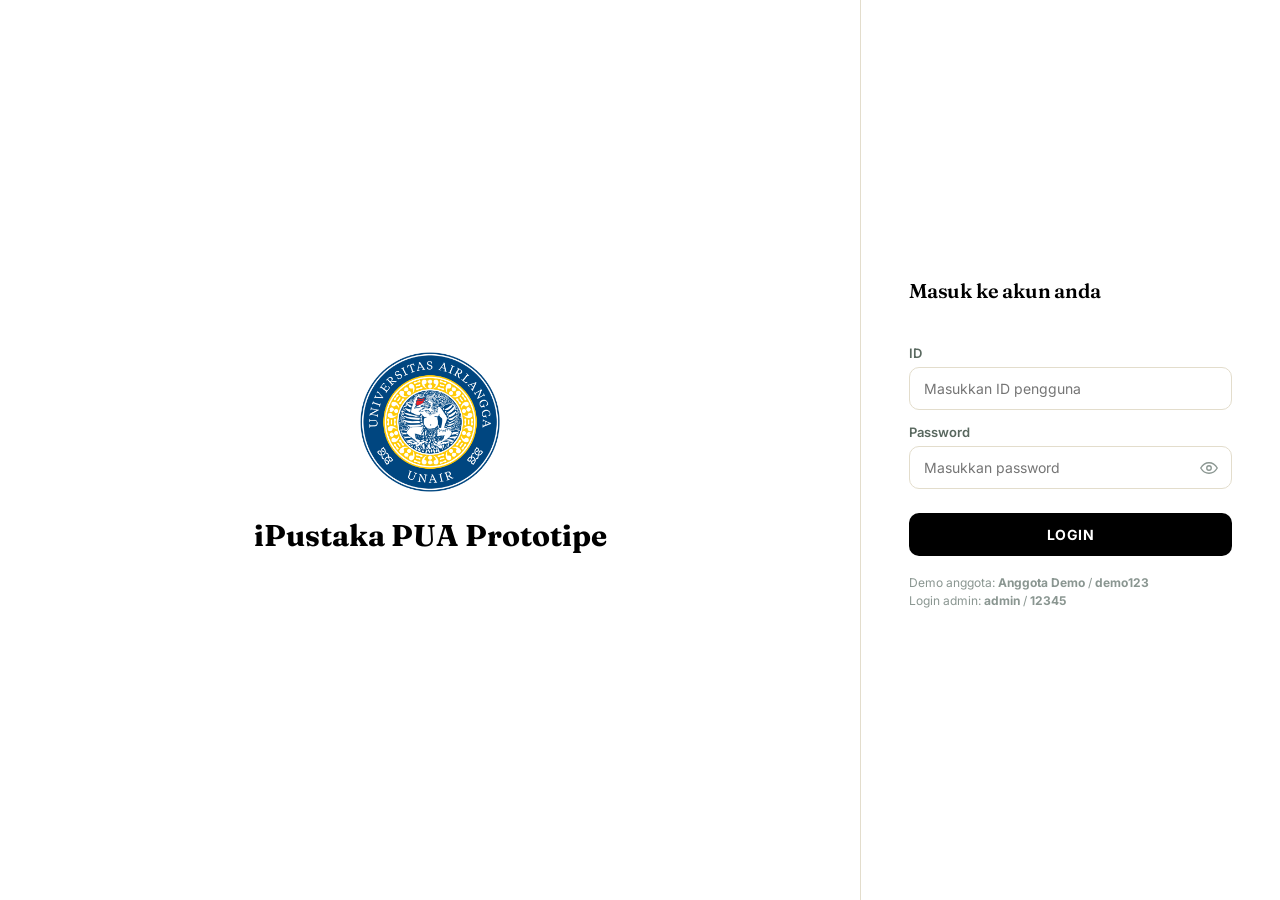
==== index.html @ 73bb9767 "wle.1.1" ====
<!DOCTYPE html>
<html lang="id">
<head>
<meta charset="UTF-8">
<meta name="viewport" content="width=device-width, initial-scale=1.0">
<title>iPustaka PUA — Login</title>
<link rel="preconnect" href="https://fonts.googleapis.com">
<link href="https://fonts.googleapis.com/css2?family=Fraunces:opsz,wght@9..144,400;9..144,500;9..144,600;9..144,700&family=Inter:wght@400;500;600;700&display=swap" rel="stylesheet">
<link rel="stylesheet" href="style.css">
<script>
  // Kalau sudah login, langsung lempar ke halaman yang sesuai perannya.
  (function () {
    try {
      var raw = localStorage.getItem('ipustaka_session');
      if (raw) {
        var s = JSON.parse(raw);
        window.location.href = (s && s.role === 'admin') ? 'admin-dashboard.html' : 'menu.html';
      }
    } catch (e) {}
  })();
</script>
</head>
<body class="login-body">

<div class="login-screen">
  <div class="login-brand">
    <div class="login-logo-wrap">
      <!--
        Ganti logo: taruh file gambar bernama persis "LOGO-LOGIN.png"
        di folder yang sama dengan file ini. Format lain (.jpg/.jpeg/.webp)
        juga bisa, tinggal sesuaikan nama file di atribut src di bawah ini.
      -->
      <img class="login-logo" src="LOGO-LOGIN.png" alt="Logo institusi"
           onerror="this.style.display='none'; document.getElementById('login-logo-fallback').style.display='flex';">
      <div class="login-logo-fallback" id="login-logo-fallback">
        <svg viewBox="0 0 24 24" fill="none" stroke="#F8F5EE" stroke-width="1.6" stroke-linecap="round" stroke-linejoin="round"><path d="M4 5c3-1.5 6-1.5 8 0v14c-2-1.5-5-1.5-8 0z"/><path d="M20 5c-3-1.5-6-1.5-8 0v14c2-1.5 5-1.5 8 0z"/></svg>
      </div>
    </div>
    <div class="login-brand-title">iPustaka PUA Prototipe</div>
  </div>

  <div class="login-panel">
    <h1 class="login-panel-title">Masuk ke akun anda</h1>
    <form id="login-form" class="login-form" novalidate>
      <label class="login-label" for="login-id">ID</label>
      <input class="login-input" type="text" id="login-id" placeholder="Masukkan ID pengguna" autocomplete="username">

      <label class="login-label" for="login-password">Password</label>
      <div class="login-password-wrap">
        <input class="login-input" type="password" id="login-password" placeholder="Masukkan password" autocomplete="current-password">
        <button type="button" class="login-eye" id="login-eye" aria-label="Tampilkan password">
          <svg viewBox="0 0 24 24" fill="none" stroke="currentColor" stroke-width="1.8" stroke-linecap="round" stroke-linejoin="round"><path d="M1 12s4-7 11-7 11 7 11 7-4 7-11 7-11-7-11-7z"/><circle cx="12" cy="12" r="3"/></svg>
        </button>
      </div>

      <p class="login-error" id="login-error" hidden></p>

      <button type="submit" class="login-submit">LOGIN</button>
    </form>
    <p class="login-hint">Demo anggota: <strong>Anggota Demo</strong> / <strong>demo123</strong><br>Login admin: <strong>admin</strong> / <strong>12345</strong></p>
  </div>
</div>

<script src="members-data.js"></script>
<script src="auth.js"></script>
<script>
  document.getElementById('login-eye').addEventListener('click', function () {
    var input = document.getElementById('login-password');
    input.type = (input.type === 'password') ? 'text' : 'password';
  });

  document.getElementById('login-form').addEventListener('submit', function (e) {
    e.preventDefault();
    var id = document.getElementById('login-id').value.trim();
    var password = document.getElementById('login-password').value;
    var errorEl = document.getElementById('login-error');
    errorEl.hidden = true;

    if (id === AUTH_ADMIN.id && password === AUTH_ADMIN.password) {
      saveSession({ role: 'admin', name: 'Admin' });
      window.location.href = 'admin-dashboard.html';
      return;
    }

    var members = getMembers();
    var match = members.find(function (m) { return m.name === id && m.password === password; });
    if (match) {
      saveSession({ role: 'member', name: match.name });
      window.location.href = 'menu.html';
      return;
    }

    errorEl.textContent = 'ID atau password salah.';
    errorEl.hidden = false;
  });
</script>

</body>
</html>
---- style.css ----
:root{
  --teal-900:#000000;
  --black-000:#000000;
  --teal-800:#000000;
  --teal-700:#2C4A47;
  --sage-400:#8FA893;
  --sage-200:#D6E2D8;
  --cream-50:#ffffff;
  --cream-100:#F1ECE0;
  --gold-500:#C0932A;
  --gold-100:#F1E3C2;
  --ink-900:#1F2A28;
  --ink-600:#59685F;
  --ink-400:#8A9691;
  --border:#E3DDCC;
  --red-500:#B4472F;
  --radius-sm:8px;
  --radius-md:14px;
}

*{box-sizing:border-box;}
@media (prefers-reduced-motion: reduce){
  *{animation-duration:0.001ms !important; transition-duration:0.001ms !important;}
}

html,body{
  margin:0; padding:0; height:100%;
  background:var(--cream-50);
  color:var(--black-000);
  font-family:'Inter',system-ui,sans-serif;
  -webkit-font-smoothing:antialiased;
}

h1,h2,h3,.font-display{
  font-family:'Fraunces',Georgia,serif;
  font-weight:600;
  letter-spacing:-0.01em;
}

a{color:inherit;}
button{font-family:inherit;}

::selection{background:var(--gold-100);}

:focus-visible{
  outline:2px solid var(--gold-500);
  outline-offset:2px;
  border-radius:4px;
}

/* ---------- APP SHELL ---------- */
.app{
  display:flex;
  min-height:100vh;
  max-width:1400px;
  margin:0 auto;
  background:var(--cream-50);
  border-left:1px solid var(--border);
  border-right:1px solid var(--border);
}

/* ---------- SIDEBAR ---------- */
.sidebar{
  width:250px;
  flex-shrink:0;
  background:var(--teal-800);
  color:var(--cream-50);
  display:flex;
  flex-direction:column;
  padding:28px 18px;
  position:sticky;
  top:0;
  height:100vh;
}

.brand{
  display:flex;
  align-items:center;
  gap:10px;
  padding:0 8px 30px 8px;
}
.brand-mark{
  width:34px; height:34px;
  border-radius:9px;
  background:var(--gold-500);
  display:flex; align-items:center; justify-content:center;
  flex-shrink:0;
}
.brand-mark svg{width:18px;height:18px;}
.brand-name{
  font-family:'Fraunces',serif;
  font-size:19px;
  font-weight:600;
  color:var(--cream-50);
  line-height:1.1;
}
.brand-sub{
  font-size:11px;
  color:var(--sage-400);
  margin-top:1px;
  letter-spacing:0.02em;
}

.nav{
  display:flex;
  flex-direction:column;
  gap:4px;
  margin-top:6px;
}

/* Baris yang membungkus tautan menu + tombol panah pembuka submenu */
.nav-row{display:flex; align-items:center; gap:2px;}
.nav-row > .nav-item, .nav-row > .nav-subitem{flex:1; min-width:0;}

.nav-item{
  display:flex;
  align-items:center;
  gap:12px;
  padding:11px 14px;
  border-radius:10px;
  cursor:pointer;
  color:var(--sage-200);
  font-size:14.5px;
  font-weight:500;
  text-decoration:none;
  transition:background .15s ease, color .15s ease;
}
.nav-item svg{width:19px;height:19px;flex-shrink:0;}
.nav-item:hover{
  background:rgba(248,245,238,0.07);
  color:var(--cream-50);
}
.nav-item.active{
  background:var(--cream-50);
  color:var(--teal-800);
}
.nav-item.active svg{stroke:var(--teal-800);}

.nav-subitem{
  display:flex;
  align-items:center;
  gap:8px;
  padding:8px 12px;
  border-radius:8px;
  cursor:pointer;
  color:var(--sage-200);
  font-size:13.5px;
  font-weight:500;
  text-decoration:none;
  transition:background .15s ease, color .15s ease;
}
.nav-subitem:hover{background:rgba(248,245,238,0.07); color:var(--cream-50);}
.nav-subitem.active{background:var(--cream-50); color:var(--teal-800);}

/* Tombol kecil khusus untuk membuka/menutup submenu (tidak berpindah halaman) */
.nav-toggle{
  background:transparent;
  border:none;
  color:var(--sage-200);
  cursor:pointer;
  display:flex;
  align-items:center;
  justify-content:center;
  width:32px;
  height:32px;
  border-radius:8px;
  flex-shrink:0;
}
.nav-toggle:hover{background:rgba(248,245,238,0.07); color:var(--cream-50);}

.nav-chevron{
  width:14px; height:14px;
  flex-shrink:0;
  transition:transform .18s ease;
}
.nav-chevron.small{width:12px; height:12px;}
.nav-chevron.rotated{transform:rotate(90deg);}

.nav-sub{
  max-height:0;
  overflow:hidden;
  display:flex;
  flex-direction:column;
  gap:2px;
  margin-left:19px;
  padding-left:13px;
  border-left:1px solid rgba(248,245,238,0.15);
  transition:max-height .22s ease;
}
.nav-group.open > .nav-sub{max-height:300px; margin-top:4px; padding-bottom:2px;}

/* ---------- BOOK RECOMMENDATION CARDS ---------- */
.rec-intro{font-size:13.5px; color:var(--ink-600); margin:-6px 0 18px 0; max-width:520px;}
.book-grid{
  display:grid;
  grid-template-columns:repeat(auto-fill, minmax(148px,1fr));
  gap:18px 16px;
}
.book-card{cursor:pointer;}
.book-cover{
  aspect-ratio:3/4;
  border-radius:10px;
  padding:13px 13px 12px 13px;
  margin-bottom:10px;
  position:relative;
  overflow:hidden;
  transition:transform .15s ease;
}
.book-card:hover .book-cover{transform:translateY(-3px);}
.book-mark{
  position:absolute;
  top:10px; right:10px;
  width:18px; height:18px;
  opacity:0.22;
  z-index:1;
}
.book-cover-title{
  font-family:'Fraunces',serif;
  font-size:13px;
  font-weight:600;
  line-height:1.3;
  color:#F8F5EE;
  margin:0;
  max-width:82%;
  position:relative;
  z-index:1;
}
.book-cover-img{
  position:absolute;
  inset:0;
  width:100%;
  height:100%;
  object-fit:cover;
  z-index:2;
}
.book-call{
  position:absolute;
  left:11px; bottom:11px;
  background:#F8F5EE;
  color:var(--black-000);
  font-size:10px;
  font-weight:700;
  padding:3px 7px;
  border-radius:4px;
  letter-spacing:0.01em;
  z-index:3;
}
.book-author{font-size:12px; color:var(--ink-600); margin:0;}

.sidebar-footer{
  margin-top:auto;
  padding:14px 14px 4px 14px;
  border-top:1px solid rgba(248,245,238,0.12);
}
.sidebar-footer-title{
  font-size:12.5px;
  color:var(--sage-200);
  line-height:1.5;
}
.sidebar-footer-title strong{
  display:block;
  color:var(--cream-50);
  font-weight:600;
  font-size:13px;
}

/* ---------- MAIN ---------- */
.main{
  flex:1;
  min-width:0;
  display:flex;
  flex-direction:column;
}

.topbar{
  display:flex;
  align-items:center;
  justify-content:space-between;
  gap:24px;
  padding:20px 32px;
  border-bottom:1px solid var(--border);
  background:var(--cream-50);
  position:sticky;
  top:0;
  z-index:5;
}

.search-wrap{
  display:flex;
  align-items:center;
  gap:18px;
  flex:1;
  min-width:0;
}
.search-box{
  display:flex;
  align-items:center;
  gap:8px;
  background:#fff;
  border:1px solid var(--border);
  border-radius:10px;
  padding:9px 14px;
  max-width:340px;
  width:100%;
}
.search-box svg{width:16px;height:16px;stroke:var(--ink-400);flex-shrink:0;}
.search-box input{
  border:none;
  outline:none;
  font-size:14px;
  width:100%;
  color:var(--black-000);
  background:transparent;
}
.search-box input::placeholder{color:var(--ink-400);}

.search-modes{
  display:flex;
  gap:16px;
  font-size:13.5px;
  color:var(--ink-600);
  white-space:nowrap;
}
.search-mode{
  display:flex;
  align-items:center;
  gap:6px;
  cursor:pointer;
}
.radio-dot{
  width:15px;height:15px;
  border-radius:50%;
  border:1.5px solid var(--ink-400);
  display:flex;align-items:center;justify-content:center;
  flex-shrink:0;
}
.radio-dot.checked{border-color:var(--teal-700);}
.radio-dot.checked::after{
  content:'';
  width:7px;height:7px;
  border-radius:50%;
  background:var(--teal-700);
}

.user-block{
  display:flex;
  align-items:center;
  gap:12px;
  flex-shrink:0;
}
.user-text{text-align:right;}
.user-name{font-size:14px; font-weight:600; color:var(--black-000);}
.user-logout{
  font-size:12.5px;
  color:var(--ink-600);
  cursor:pointer;
  text-decoration:none;
}
.user-logout:hover{color:var(--red-500);}
.avatar{
  width:38px;height:38px;
  border-radius:50%;
  background:var(--sage-200);
  color:var(--teal-800);
  display:flex;align-items:center;justify-content:center;
  font-weight:600;
  font-size:14px;
  flex-shrink:0;
}

.content{
  padding:32px;
  flex:1;
}
.view{display:none;}
.view.active{display:block;}

/* ---------- BERANDA: HERO ---------- */
.hero{
  position:relative;
  background:linear-gradient(120deg, var(--teal-900) 0%, var(--teal-700) 100%);
  border-radius:var(--radius-md);
  padding:40px 44px;
  color:var(--cream-50);
  overflow:hidden;
  display:flex;
  align-items:center;
  justify-content:space-between;
  gap:24px;
}
.hero-text{position:relative; z-index:2; max-width:420px;}
.hero-eyebrow{
  font-size:13px;
  color:var(--sage-200);
  margin:0 0 6px 0;
}
.hero-title{
  font-size:40px;
  margin:0 0 14px 0;
  color:var(--cream-50);
}
.hero-tag{
  display:inline-block;
  border:1px solid rgba(248,245,238,0.35);
  border-radius:999px;
  padding:8px 18px;
  font-size:14px;
  color:var(--cream-50);
}
.hero-illustration{
  position:relative;
  z-index:2;
  flex-shrink:0;
  width:180px;
  height:150px;
}

/* ---------- SECTION HEADERS ---------- */
.section{margin-top:36px;}
.section-head{
  display:flex;
  align-items:baseline;
  justify-content:space-between;
  margin-bottom:16px;
}
.section-title{
  font-size:20px;
  margin:0;
  color:var(--black-000);
}
.section-link{
  font-size:13.5px;
  color:var(--teal-700);
  font-weight:600;
  cursor:pointer;
  text-decoration:none;
  border-bottom:1px solid transparent;
}
.section-link:hover{border-bottom-color:var(--teal-700);}

/* ---------- CATEGORY PILLS ---------- */
.category-grid{
  display:grid;
  grid-template-columns:repeat(auto-fill, minmax(170px,1fr));
  gap:12px;
}
.category-pill{
  background:#fff;
  border:1px solid var(--border);
  border-radius:12px;
  padding:16px 14px;
  font-size:13.5px;
  font-weight:600;
  color:var(--black-000);
  cursor:pointer;
  transition:border-color .15s ease, transform .15s ease;
}
.category-pill:hover{
  border-color:var(--teal-700);
  transform:translateY(-1px);
}

/* ---------- TOP READERS ---------- */
.readers-row{
  display:flex;
  gap:22px;
  overflow-x:auto;
  padding-bottom:6px;
}
.reader{
  display:flex;
  flex-direction:column;
  align-items:center;
  gap:8px;
  min-width:84px;
  text-align:center;
}
.reader-avatar{
  width:60px;height:60px;
  border-radius:50%;
  display:flex;align-items:center;justify-content:center;
  font-weight:600;
  font-size:16px;
  color:#fff;
  position:relative;
}
.reader-rank{
  position:absolute;
  top:-4px; right:-4px;
  width:20px;height:20px;
  border-radius:50%;
  background:var(--gold-500);
  color:#fff;
  font-size:10.5px;
  font-weight:700;
  display:flex;align-items:center;justify-content:center;
  border:2px solid var(--cream-50);
}
.reader-name{font-size:12px; color:var(--ink-600); line-height:1.3;}

/* ---------- BERITA GRID ---------- */
.news-grid{
  display:grid;
  grid-template-columns:repeat(auto-fill, minmax(240px,1fr));
  gap:20px;
}
.news-card{
  background:#fff;
  border:1px solid var(--border);
  border-radius:var(--radius-md);
  overflow:hidden;
  cursor:pointer;
  transition:box-shadow .18s ease, transform .18s ease;
}
.news-card:hover{
  box-shadow:0 8px 24px rgba(23,48,45,0.10);
  transform:translateY(-2px);
}
.news-image{
  height:130px;
  display:flex;
  align-items:center;
  justify-content:center;
}
.news-image svg{width:34px;height:34px;opacity:0.8;}
.news-body{padding:14px 16px 18px 16px;}
.news-tag{
  font-size:11px;
  font-weight:700;
  color:var(--gold-500);
  margin-bottom:6px;
}
.news-title{
  font-size:14.5px;
  font-weight:600;
  line-height:1.4;
  margin:0 0 8px 0;
  color:var(--black-000);
}
.news-date{font-size:12px; color:var(--ink-400);}

/* ---------- RAK PINJAM ---------- */
.shelf-stats{
  display:grid;
  grid-template-columns:repeat(3,1fr);
  gap:16px;
  margin-bottom:28px;
}
.stat-card{
  background:#fff;
  border:1px solid var(--border);
  border-radius:var(--radius-md);
  padding:18px 20px;
}
.stat-num{
  font-family:'Fraunces',serif;
  font-size:30px;
  font-weight:600;
  color:var(--teal-800);
}
.stat-label{font-size:12.5px; color:var(--ink-600); margin-top:2px;}
.stat-card.warn .stat-num{color:var(--gold-500);}
.stat-card.danger .stat-num{color:var(--red-500);}

.loan-list{display:flex; flex-direction:column; gap:12px;}
.loan-row{
  display:flex;
  align-items:center;
  gap:16px;
  background:#fff;
  border:1px solid var(--border);
  border-radius:var(--radius-md);
  padding:14px 18px;
}
.loan-cover{
  width:44px; height:60px;
  border-radius:6px;
  flex-shrink:0;
}
.loan-info{flex:1; min-width:0;}
.loan-title{font-size:14.5px; font-weight:600; color:var(--black-000); margin:0 0 3px 0;}
.loan-author{font-size:12.5px; color:var(--ink-600); margin:0;}
.loan-dates{
  display:flex;
  gap:22px;
  font-size:12.5px;
  color:var(--ink-600);
  flex-shrink:0;
}
.loan-dates div span{display:block; color:var(--ink-400); font-size:11px; margin-bottom:2px;}
.status-badge{
  font-size:11.5px;
  font-weight:700;
  padding:5px 11px;
  border-radius:999px;
  flex-shrink:0;
  white-space:nowrap;
}
.status-aktif{background:var(--sage-200); color:var(--teal-800);}
.status-segera{background:var(--gold-100); color:#8A661C;}
.status-terlambat{background:#F4DBD3; color:var(--red-500);}
.loan-action{
  flex-shrink:0;
  background:var(--teal-800);
  color:#fff;
  border:none;
  border-radius:8px;
  padding:8px 14px;
  font-size:12.5px;
  font-weight:600;
  cursor:pointer;
}
.loan-action:hover{background:var(--teal-700);}
.loan-action.ghost{
  background:transparent;
  color:var(--ink-600);
  border:1px solid var(--border);
}
.loan-action.ghost:hover{border-color:var(--ink-600);}

@media (max-width: 900px){
  .sidebar{width:76px; padding:20px 10px;}
  .brand-name,.brand-sub,.nav-item span,.nav-subitem span,.sidebar-footer,.nav-toggle,.nav-sub{display:none;}
  .brand{justify-content:center; padding:0 0 24px 0;}
  .nav-item{justify-content:center; padding:12px;}
  .topbar{flex-wrap:wrap; padding:16px 18px;}
  .search-modes{display:none;}
  .hero{flex-direction:column; align-items:flex-start;}
  .hero-illustration{display:none;}
  .shelf-stats{grid-template-columns:1fr;}
  .loan-row{flex-wrap:wrap;}
  .loan-dates{width:100%; justify-content:space-between;}
}

/* ---------- LOGIN PAGE ---------- */
.login-body{background:var(--cream-50);}
.login-screen{min-height:100vh; display:flex;}
.login-brand{
  flex:1;
  display:flex;
  flex-direction:column;
  align-items:center;
  justify-content:center;
  gap:20px;
  padding:40px;
}
.login-logo-wrap{
  width:150px; height:150px;
  display:flex;
  align-items:center;
  justify-content:center;
}
.login-logo{max-width:100%; max-height:100%; object-fit:contain;}
.login-logo-fallback{
  display:none;
  width:150px; height:150px;
  border-radius:50%;
  background:var(--teal-800);
  align-items:center;
  justify-content:center;
}
.login-logo-fallback svg{width:68px; height:68px; stroke:var(--cream-50);}
.login-brand-title{
  font-family:'Fraunces',serif;
  font-size:30px;
  font-weight:700;
  color:var(--black-000);
}
.login-panel{
  width:420px;
  flex-shrink:0;
  border-left:1px solid var(--border);
  display:flex;
  flex-direction:column;
  justify-content:center;
  padding:48px;
}
.login-panel-title{font-size:20px; margin:0 0 28px 0; color:var(--black-000);}
.login-form{display:flex; flex-direction:column;}
.login-label{font-size:13px; color:var(--ink-600); font-weight:600; margin:14px 0 6px 0;}
.login-input{
  border:1px solid var(--border);
  border-radius:10px;
  padding:12px 14px;
  font-size:14px;
  color:var(--black-000);
  outline:none;
  width:100%;
  font-family:inherit;
}
.login-input:focus{border-color:var(--teal-700);}
.login-password-wrap{position:relative; display:flex; align-items:center;}
.login-password-wrap .login-input{padding-right:42px;}
.login-eye{
  position:absolute;
  right:10px;
  background:none;
  border:none;
  cursor:pointer;
  color:var(--ink-400);
  display:flex;
  align-items:center;
  justify-content:center;
  padding:4px;
}
.login-eye svg{width:18px; height:18px;}
.login-error{color:var(--red-500); font-size:12.5px; margin:10px 0 0 0;}
.login-submit{
  margin-top:24px;
  background:var(--teal-900);
  color:#fff;
  border:none;
  border-radius:10px;
  padding:13px;
  font-size:14px;
  font-weight:700;
  letter-spacing:0.04em;
  cursor:pointer;
}
.login-submit:hover{background:var(--teal-800);}
.login-hint{margin-top:18px; font-size:12px; color:var(--ink-400); line-height:1.5;}

@media (max-width:720px){
  .login-screen{flex-direction:column;}
  .login-panel{width:100%; border-left:none; border-top:1px solid var(--border);}
  .login-brand{padding:32px 20px 12px 20px;}
}

/* ---------- ADMIN DASHBOARD ---------- */
.admin-form{display:flex; gap:10px; flex-wrap:wrap; margin-bottom:10px;}
.admin-form .login-input{flex:1; min-width:160px;}
.loan-action.danger{background:var(--red-500); color:#fff; border:none;}
.loan-action.danger:hover{background:#96392A;}

.export-preview{
  background:var(--teal-900);
  color:#D6E2D8;
  font-family:ui-monospace, "SFMono-Regular", Menlo, Consolas, monospace;
  font-size:12.5px;
  line-height:1.6;
  padding:16px;
  border-radius:10px;
  overflow:auto;
  white-space:pre;
  max-height:260px;
  margin:0;
}
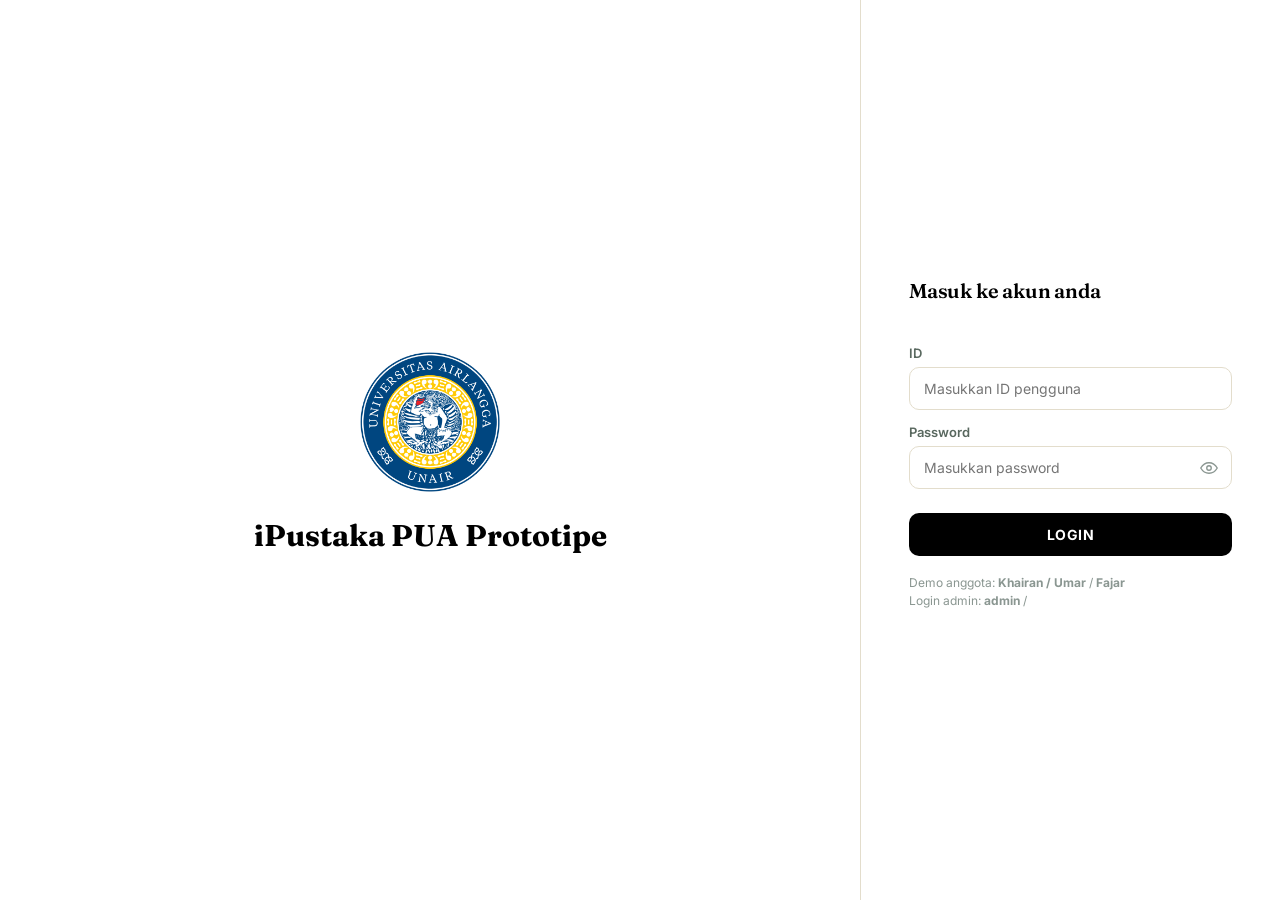
==== commit c3a2f6ea: "Update index.html" ====
--- a/index.html
+++ b/index.html
@@ -57,7 +57,7 @@
 
       <button type="submit" class="login-submit">LOGIN</button>
     </form>
-    <p class="login-hint">Demo anggota: <strong>Anggota Demo</strong> / <strong>demo123</strong><br>Login admin: <strong>admin</strong> / <strong>12345</strong></p>
+    <p class="login-hint">Demo anggota: <strong>Khairan / Umar</strong> / <strong>Fajar</strong><br>Login admin: <strong>admin</strong> / <strong></strong></p>
   </div>
 </div>
 
--- a/style.css
+++ b/style.css
@@ -7,13 +7,13 @@
   --sage-200:#D6E2D8;
   --cream-50:#ffffff;
   --cream-100:#F1ECE0;
-  --gold-500:#C0932A;
-  --gold-100:#F1E3C2;
+  --gold-500:#0f00b2;
+  --gold-100:#fff3d8;
   --ink-900:#1F2A28;
   --ink-600:#59685F;
   --ink-400:#8A9691;
   --border:#E3DDCC;
-  --red-500:#B4472F;
+  --red-500:#ff0000;
   --radius-sm:8px;
   --radius-md:14px;
 }
